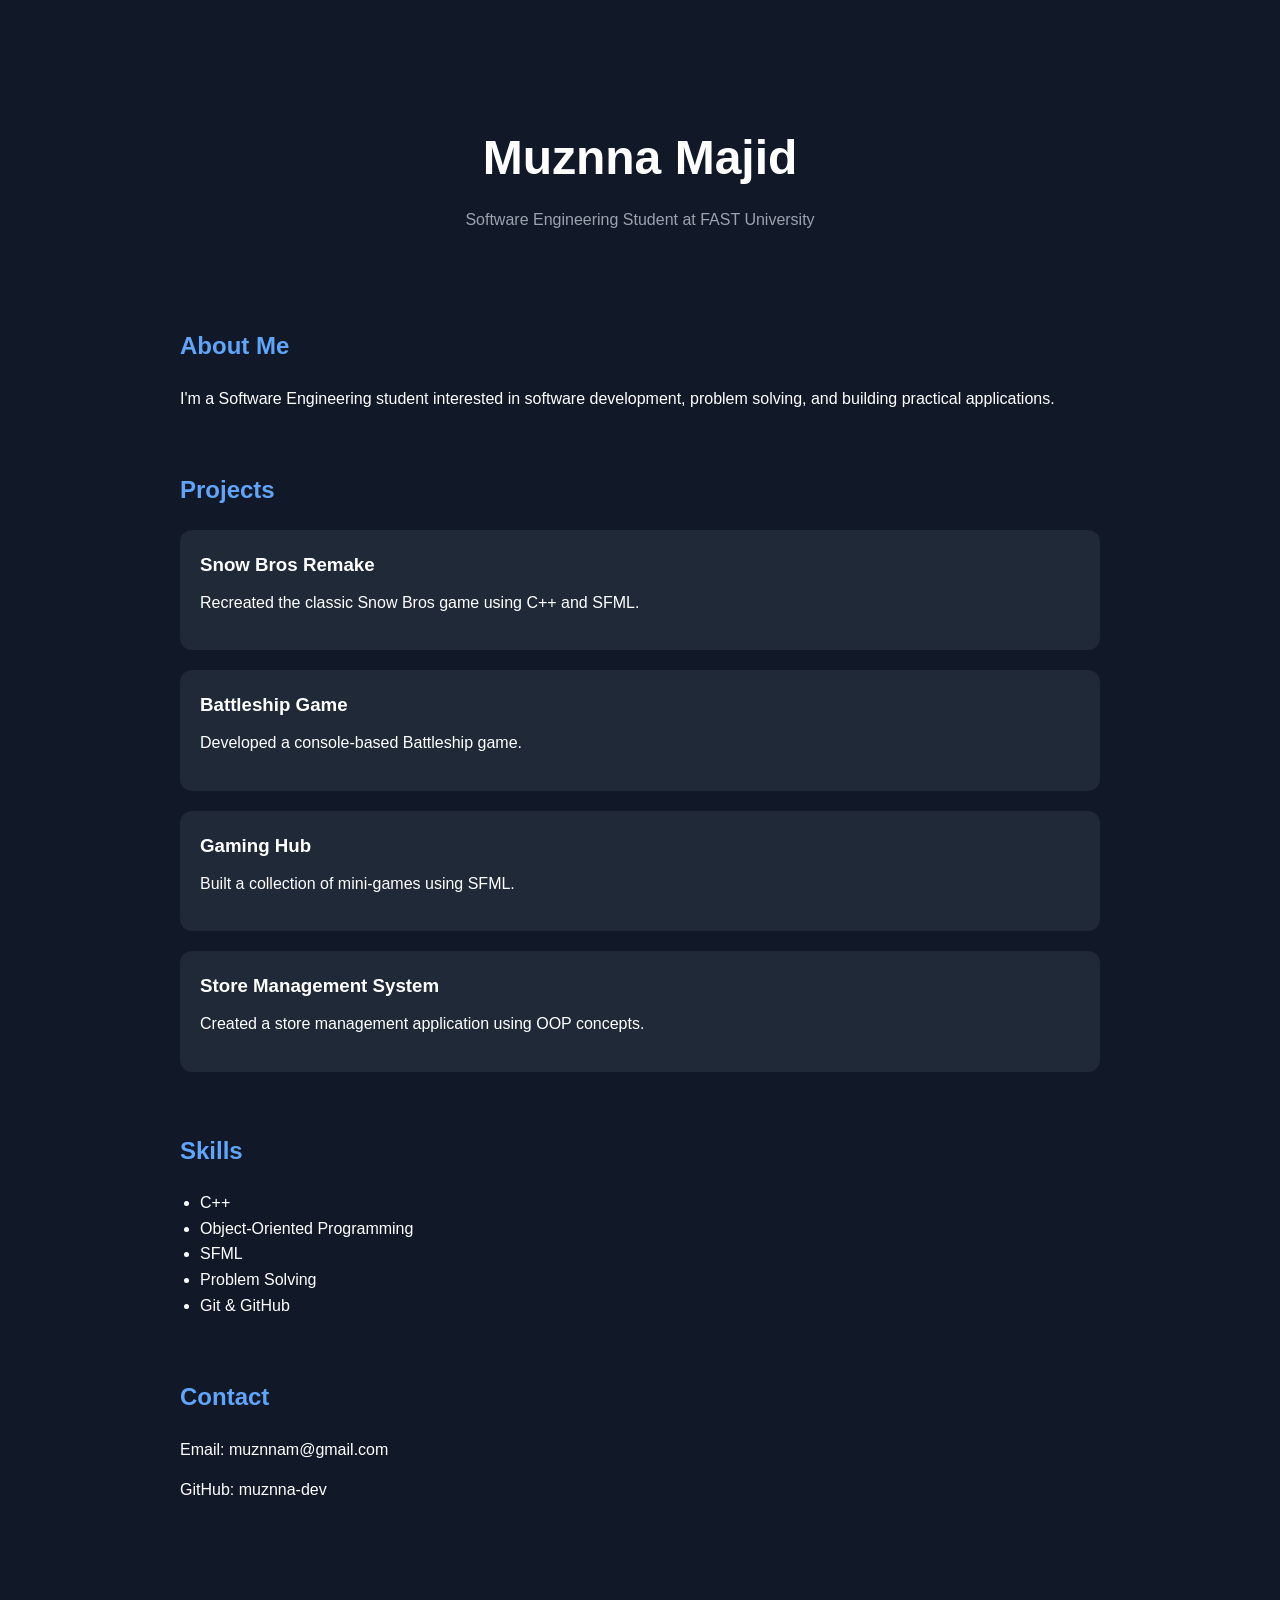
==== index.html @ d6090b3f "Initial commit" ====
<!DOCTYPE html>
<html lang="en">
<head>
    <meta charset="UTF-8">
    <meta name="viewport" content="width=device-width, initial-scale=1.0">
    <title>Muznna Portfolio</title>
    <link rel="stylesheet" href="style.css">
</head>
<body>

    <body>

    <header>
        <h1>Muznna Majid</h1>
        <p>Software Engineering Student at FAST University</p>
    </header>

    <section>
        <h2>About Me</h2>
        <p>
            I'm a Software Engineering student interested in software development,
            problem solving, and building practical applications.
        </p>
    </section>

    
        <section>
    <h2>Projects</h2>

    <div class="project-card">
        <h3>Snow Bros Remake</h3>
        <p>Recreated the classic Snow Bros game using C++ and SFML.</p>
    </div>

    <div class="project-card">
        <h3>Battleship Game</h3>
        <p>Developed a console-based Battleship game.</p>
    </div>

    <div class="project-card">
        <h3>Gaming Hub</h3>
        <p>Built a collection of mini-games using SFML.</p>
    </div>

    <div class="project-card">
        <h3>Store Management System</h3>
        <p>Created a store management application using OOP concepts.</p>
    </div>
</section>
    

    <section>
        <h2>Skills</h2>
        <ul>
            <li>C++</li>
            <li>Object-Oriented Programming</li>
            <li>SFML</li>
            <li>Problem Solving</li>
            <li>Git & GitHub</li>
        </ul>
    </section>

    <section>
        <h2>Contact</h2>
        <p>Email: muznnam@gmail.com</p>
        <p>GitHub: muznna-dev</p>
    </section>

</body>

</body>
</html>
---- style.css ----
* {
    margin: 0;
    padding: 0;
    box-sizing: border-box;
}

body {
    font-family: Arial, sans-serif;
    background-color: #111827;
    color: white;
    line-height: 1.6;
    max-width: 1000px;
    margin: auto;
    padding: 40px;
}

header {
    text-align: center;
    padding: 80px 0;
}

header h1 {
    font-size: 3rem;
}

header p {
    color: #9ca3af;
    margin-top: 10px;
}

section {
    margin-bottom: 60px;
}

h2 {
    margin-bottom: 20px;
    color: #60a5fa;
}

h3 {
    margin-bottom: 8px;
}

ul {
    margin-left: 20px;
}

p {
    margin-bottom: 15px;
}
.project-card {
    background-color: #1f2937;
    padding: 20px;
    margin-bottom: 20px;
    border-radius: 12px;
}

.project-card h3 {
    margin-bottom: 10px;
}
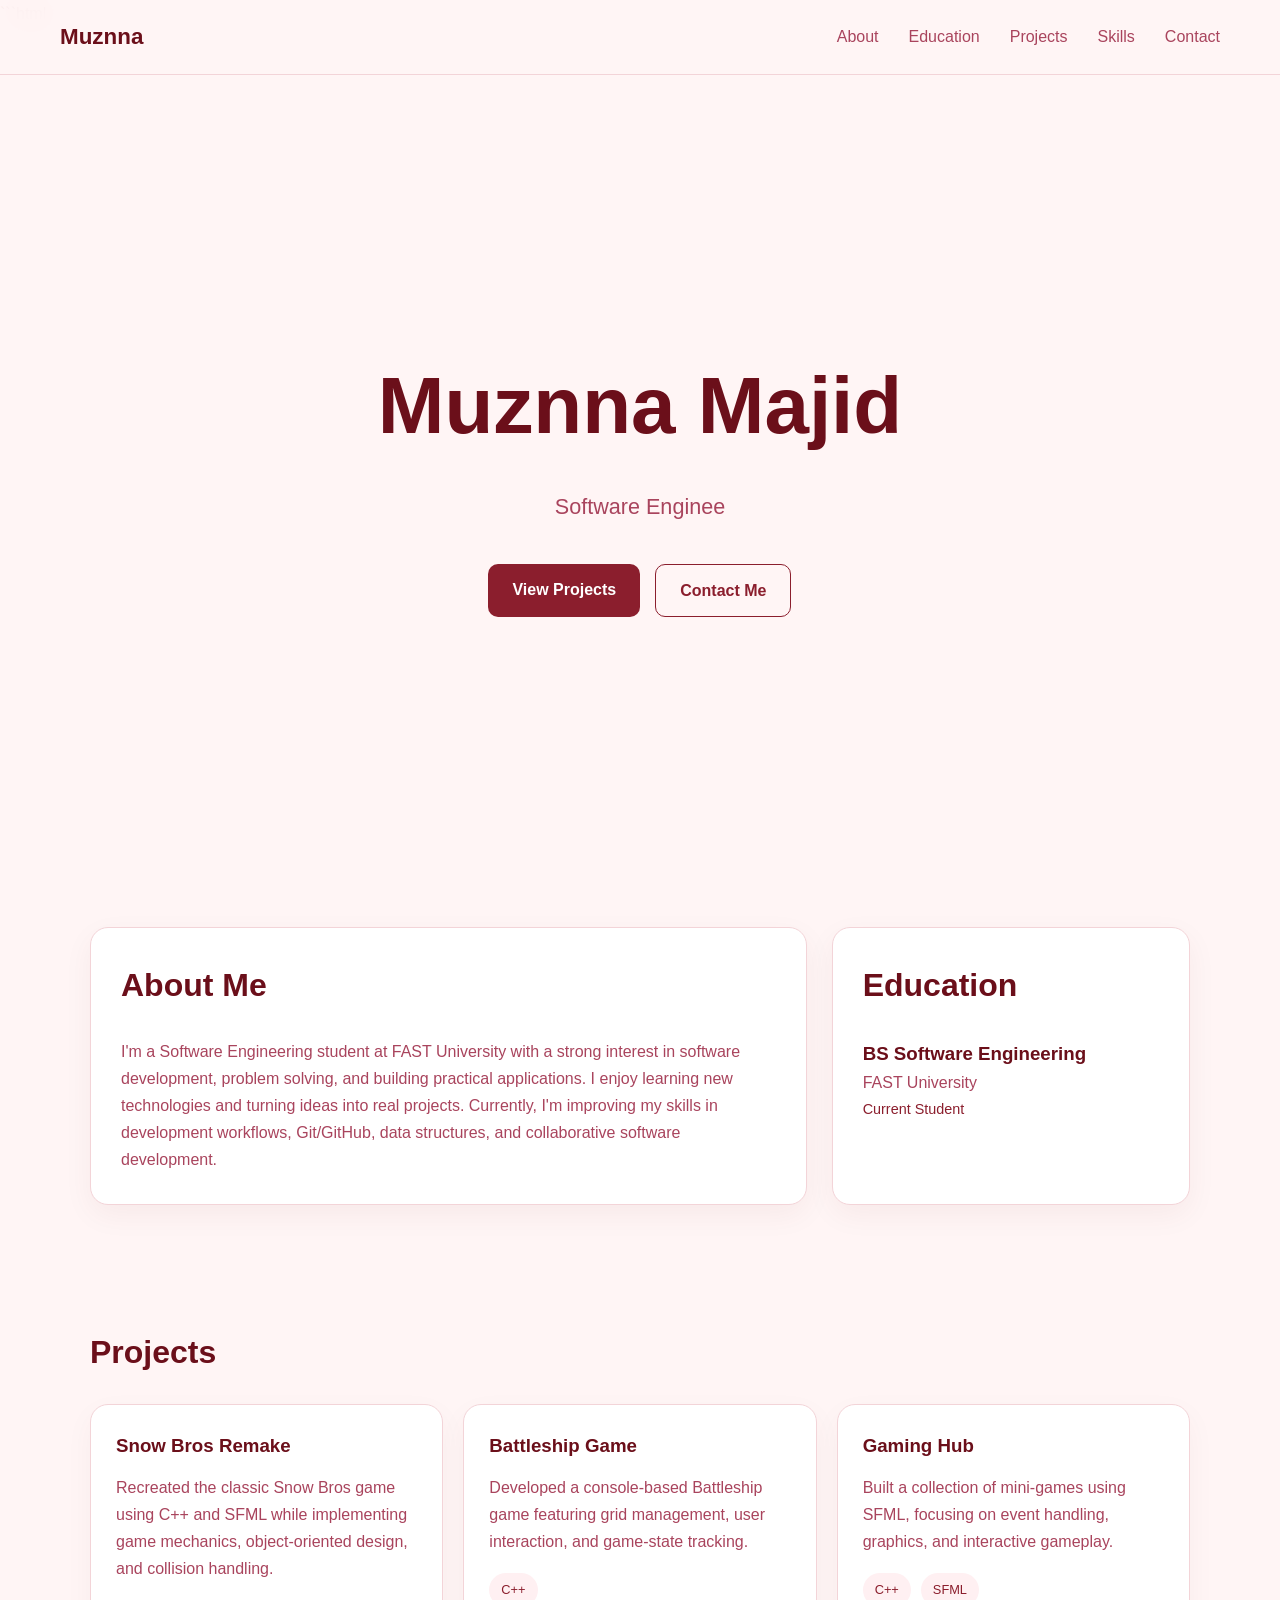
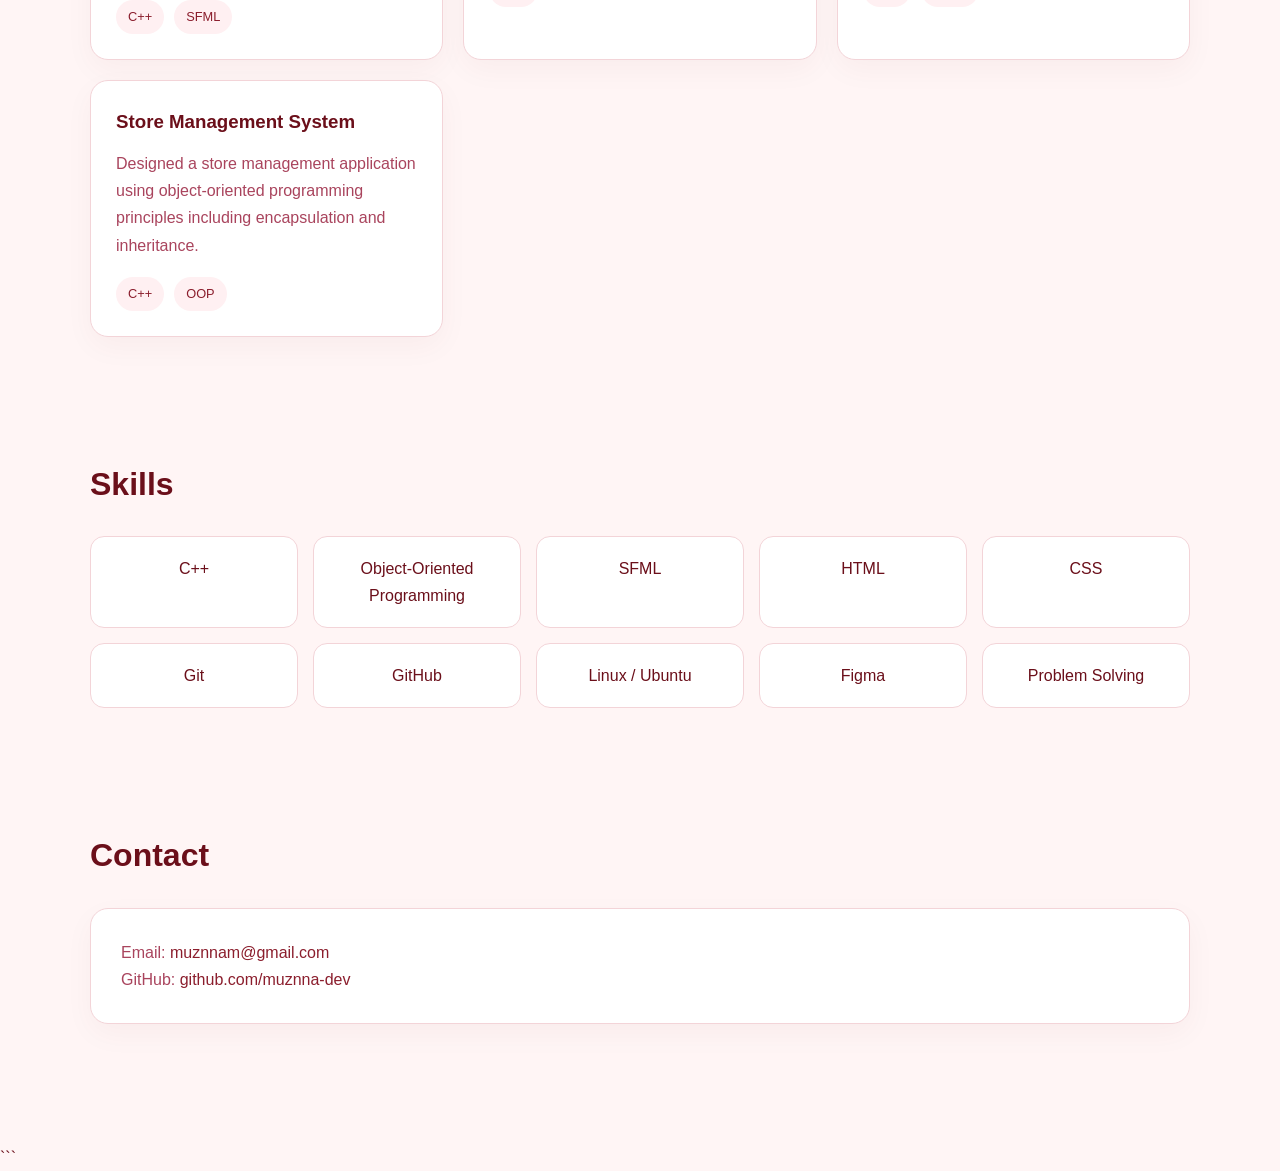
==== commit 7532b768: "final portfolio update" ====
--- a/index.html
+++ b/index.html
@@ -1,72 +1,224 @@
+```html
 <!DOCTYPE html>
 <html lang="en">
 <head>
     <meta charset="UTF-8">
     <meta name="viewport" content="width=device-width, initial-scale=1.0">
-    <title>Muznna Portfolio</title>
+    <title>Muznna Majid | Portfolio</title>
+
     <link rel="stylesheet" href="style.css">
 </head>
 <body>
 
-    <body>
-
-    <header>
-        <h1>Muznna Majid</h1>
-        <p>Software Engineering Student at FAST University</p>
+    <!-- NAVBAR -->
+
+    <nav>
+        <div class="nav-logo">Muznna</div>
+
+        <ul class="nav-links">
+            <li><a href="#about">About</a></li>
+            <li><a href="#education">Education</a></li>
+            <li><a href="#projects">Projects</a></li>
+            <li><a href="#skills">Skills</a></li>
+            <li><a href="#contact">Contact</a></li>
+        </ul>
+    </nav>
+
+    <!-- HERO -->
+
+    <header class="hero">
+
+        <div class="hero-content">
+
+            <h1>Muznna Majid</h1>
+
+            <p id="typing-text"></p>
+
+            <div class="hero-buttons">
+
+                <a href="#projects" class="btn-primary">
+                    View Projects
+                </a>
+
+                <a href="#contact" class="btn-secondary">
+                    Contact Me
+                </a>
+
+            </div>
+
+        </div>
+
     </header>
 
-    <section>
-        <h2>About Me</h2>
-        <p>
-            I'm a Software Engineering student interested in software development,
-            problem solving, and building practical applications.
-        </p>
-    </section>
-
-    
-        <section>
-    <h2>Projects</h2>
-
-    <div class="project-card">
-        <h3>Snow Bros Remake</h3>
-        <p>Recreated the classic Snow Bros game using C++ and SFML.</p>
-    </div>
-
-    <div class="project-card">
-        <h3>Battleship Game</h3>
-        <p>Developed a console-based Battleship game.</p>
-    </div>
-
-    <div class="project-card">
-        <h3>Gaming Hub</h3>
-        <p>Built a collection of mini-games using SFML.</p>
-    </div>
-
-    <div class="project-card">
-        <h3>Store Management System</h3>
-        <p>Created a store management application using OOP concepts.</p>
-    </div>
-</section>
-    
-
-    <section>
+    <!-- ABOUT + EDUCATION -->
+
+    <section class="about-education">
+
+        <div id="about" class="about-card">
+
+            <h2>About Me</h2>
+
+            <p>
+                I'm a Software Engineering student at FAST University
+                with a strong interest in software development,
+                problem solving, and building practical applications.
+
+                I enjoy learning new technologies and turning ideas
+                into real projects. Currently, I'm improving my skills
+                in development workflows, Git/GitHub, data structures,
+                and collaborative software development.
+            </p>
+
+        </div>
+
+        <div id="education" class="education-card">
+
+            <h2>Education</h2>
+
+            <div class="education-item">
+
+                <h3>BS Software Engineering</h3>
+
+                <p>FAST University</p>
+
+                <span>Current Student</span>
+
+            </div>
+
+        </div>
+
+    </section>
+
+    <!-- PROJECTS -->
+
+    <section id="projects">
+
+        <h2>Projects</h2>
+
+        <div class="projects-grid">
+
+            <div class="project-card">
+
+                <h3>Snow Bros Remake</h3>
+
+                <p>
+                    Recreated the classic Snow Bros game using
+                    C++ and SFML while implementing game mechanics,
+                    object-oriented design, and collision handling.
+                </p>
+
+                <div class="tags">
+                    <span class="tag">C++</span>
+                    <span class="tag">SFML</span>
+                </div>
+
+            </div>
+
+            <div class="project-card">
+
+                <h3>Battleship Game</h3>
+
+                <p>
+                    Developed a console-based Battleship game
+                    featuring grid management, user interaction,
+                    and game-state tracking.
+                </p>
+
+                <div class="tags">
+                    <span class="tag">C++</span>
+                </div>
+
+            </div>
+
+            <div class="project-card">
+
+                <h3>Gaming Hub</h3>
+
+                <p>
+                    Built a collection of mini-games using SFML,
+                    focusing on event handling, graphics,
+                    and interactive gameplay.
+                </p>
+
+                <div class="tags">
+                    <span class="tag">C++</span>
+                    <span class="tag">SFML</span>
+                </div>
+
+            </div>
+
+            <div class="project-card">
+
+                <h3>Store Management System</h3>
+
+                <p>
+                    Designed a store management application using
+                    object-oriented programming principles including
+                    encapsulation and inheritance.
+                </p>
+
+                <div class="tags">
+                    <span class="tag">C++</span>
+                    <span class="tag">OOP</span>
+                </div>
+
+            </div>
+
+        </div>
+
+    </section>
+
+    <!-- SKILLS -->
+
+    <section id="skills">
+
         <h2>Skills</h2>
-        <ul>
-            <li>C++</li>
-            <li>Object-Oriented Programming</li>
-            <li>SFML</li>
-            <li>Problem Solving</li>
-            <li>Git & GitHub</li>
-        </ul>
-    </section>
-
-    <section>
+
+        <div class="skills-grid">
+
+            <div class="skill-card">C++</div>
+            <div class="skill-card">Object-Oriented Programming</div>
+            <div class="skill-card">SFML</div>
+            <div class="skill-card">HTML</div>
+            <div class="skill-card">CSS</div>
+            <div class="skill-card">Git</div>
+            <div class="skill-card">GitHub</div>
+            <div class="skill-card">Linux / Ubuntu</div>
+            <div class="skill-card">Figma</div>
+            <div class="skill-card">Problem Solving</div>
+
+        </div>
+
+    </section>
+
+    <!-- CONTACT -->
+
+    <section id="contact">
+
         <h2>Contact</h2>
-        <p>Email: muznnam@gmail.com</p>
-        <p>GitHub: muznna-dev</p>
-    </section>
+
+        <div class="contact-card">
+
+            <p>
+                Email:
+                <a href="mailto:muznnam@gmail.com">
+                    muznnam@gmail.com
+                </a>
+            </p>
+
+            <p>
+                GitHub:
+                <a href="https://github.com/muznna-dev" target="_blank">
+                    github.com/muznna-dev
+                </a>
+            </p>
+
+        </div>
+
+    </section>
+
+    <script src="script.js"></script>
 
 </body>
-
-</body>
-</html>+</html>
+```
--- a/style.css
+++ b/style.css
@@ -1,60 +1,413 @@
+
 * {
     margin: 0;
     padding: 0;
     box-sizing: border-box;
 }
 
+html {
+    scroll-behavior: smooth;
+}
+
 body {
-    font-family: Arial, sans-serif;
-    background-color: #111827;
+    font-family: 'Segoe UI', sans-serif;
+    background-color: #fff5f5;
+    color: #6b0f1a;
+    line-height: 1.7;
+}
+
+/* =========================
+   NAVBAR
+========================= */
+
+nav {
+    position: fixed;
+    top: 0;
+    left: 0;
+    width: 100%;
+
+    background: rgba(255, 245, 245, 0.95);
+
+    backdrop-filter: blur(12px);
+
+    border-bottom: 1px solid #f3d4d8;
+
+    z-index: 1000;
+
+    display: flex;
+    justify-content: space-between;
+    align-items: center;
+
+    padding: 18px 60px;
+}
+
+.nav-logo {
+    font-size: 1.4rem;
+    font-weight: 700;
+    color: #6b0f1a;
+}
+
+.nav-links {
+    list-style: none;
+    display: flex;
+    gap: 30px;
+}
+
+.nav-links a {
+    text-decoration: none;
+    color: #a9445d;
+    transition: 0.3s ease;
+}
+
+.nav-links a:hover {
+    color: #6b0f1a;
+}
+
+/* =========================
+   HERO
+========================= */
+
+.hero {
+    min-height: 100vh;
+
+    display: flex;
+    justify-content: center;
+    align-items: center;
+
+    text-align: center;
+
+    padding: 0 20px;
+}
+
+.hero-content h1 {
+    font-size: 5rem;
+    font-weight: 800;
+    color: #6b0f1a;
+
+    margin-bottom: 15px;
+}
+
+#typing-text {
+    color: #a9445d;
+
+    font-size: 1.35rem;
+
+    min-height: 40px;
+
+    margin-bottom: 35px;
+
+    font-weight: 500;
+}
+
+.hero-buttons {
+    display: flex;
+    justify-content: center;
+    gap: 15px;
+}
+
+/* =========================
+   BUTTONS
+========================= */
+
+.btn-primary,
+.btn-secondary {
+
+    text-decoration: none;
+
+    padding: 12px 24px;
+
+    border-radius: 10px;
+
+    transition: all 0.3s ease;
+
+    font-weight: 600;
+}
+
+.btn-primary {
+
+    background-color: #8b1e2d;
+
     color: white;
-    line-height: 1.6;
-    max-width: 1000px;
+}
+
+.btn-primary:hover {
+
+    background-color: #a52d3f;
+
+    transform: translateY(-3px);
+}
+
+.btn-secondary {
+
+    border: 1px solid #8b1e2d;
+
+    color: #8b1e2d;
+}
+
+.btn-secondary:hover {
+
+    background-color: #8b1e2d;
+
+    color: white;
+}
+
+/* =========================
+   SECTIONS
+========================= */
+
+section {
+
+    width: min(1100px, 90%);
+
     margin: auto;
-    padding: 40px;
-}
-
-header {
+
+    margin-bottom: 120px;
+}
+
+h2 {
+
+    color: #6b0f1a;
+
+    margin-bottom: 25px;
+
+    font-size: 2rem;
+}
+
+p {
+    color: #a9445d;
+}
+
+/* =========================
+   ABOUT + EDUCATION
+========================= */
+
+.about-education {
+
+    display: grid;
+
+    grid-template-columns: 2fr 1fr;
+
+    gap: 25px;
+}
+
+.about-card,
+.education-card {
+
+    background: white;
+
+    padding: 30px;
+
+    border-radius: 18px;
+
+    border: 1px solid #f3d4d8;
+
+    box-shadow: 0 10px 30px rgba(107, 15, 26, 0.05);
+}
+
+.education-item span {
+
+    color: #8b1e2d;
+
+    font-size: 0.9rem;
+}
+
+/* =========================
+   PROJECTS
+========================= */
+
+.projects-grid {
+
+    display: grid;
+
+    grid-template-columns:
+        repeat(auto-fit, minmax(320px, 1fr));
+
+    gap: 20px;
+}
+
+.project-card {
+
+    background: white;
+
+    border: 1px solid #f3d4d8;
+
+    padding: 25px;
+
+    border-radius: 18px;
+
+    transition: all 0.3s ease;
+
+    box-shadow: 0 10px 30px rgba(107, 15, 26, 0.04);
+}
+
+.project-card:hover {
+
+    transform: translateY(-6px);
+
+    box-shadow:
+        0 15px 40px rgba(139, 30, 45, 0.12);
+}
+
+.project-card h3 {
+
+    color: #6b0f1a;
+
+    margin-bottom: 12px;
+}
+
+.project-card p {
+
+    margin-bottom: 18px;
+}
+
+/* =========================
+   TAGS
+========================= */
+
+.tags {
+
+    display: flex;
+
+    flex-wrap: wrap;
+
+    gap: 10px;
+}
+
+.tag {
+
+    background-color: #fff0f2;
+
+    color: #8b1e2d;
+
+    padding: 6px 12px;
+
+    border-radius: 999px;
+
+    font-size: 0.8rem;
+
+    font-weight: 500;
+}
+
+/* =========================
+   SKILLS
+========================= */
+
+.skills-grid {
+
+    display: grid;
+
+    grid-template-columns:
+        repeat(auto-fit, minmax(180px, 1fr));
+
+    gap: 15px;
+}
+
+.skill-card {
+
+    background: white;
+
+    border: 1px solid #f3d4d8;
+
+    padding: 18px;
+
+    border-radius: 14px;
+
     text-align: center;
-    padding: 80px 0;
-}
-
-header h1 {
-    font-size: 3rem;
-}
-
-header p {
-    color: #9ca3af;
-    margin-top: 10px;
-}
-
-section {
-    margin-bottom: 60px;
-}
-
-h2 {
-    margin-bottom: 20px;
-    color: #60a5fa;
-}
-
-h3 {
-    margin-bottom: 8px;
-}
-
-ul {
-    margin-left: 20px;
-}
-
-p {
-    margin-bottom: 15px;
-}
-.project-card {
-    background-color: #1f2937;
-    padding: 20px;
-    margin-bottom: 20px;
-    border-radius: 12px;
-}
-
-.project-card h3 {
-    margin-bottom: 10px;
-}+
+    color: #6b0f1a;
+
+    transition: all 0.3s ease;
+}
+
+.skill-card:hover {
+
+    transform: translateY(-5px);
+
+    box-shadow:
+        0 12px 30px rgba(139, 30, 45, 0.08);
+}
+
+/* =========================
+   CONTACT
+========================= */
+
+.contact-card {
+
+    background: white;
+
+    border: 1px solid #f3d4d8;
+
+    padding: 30px;
+
+    border-radius: 18px;
+
+    box-shadow: 0 10px 30px rgba(107, 15, 26, 0.04);
+}
+
+.contact-card a {
+
+    color: #8b1e2d;
+
+    text-decoration: none;
+}
+
+.contact-card a:hover {
+
+    color: #a52d3f;
+}
+
+/* =========================
+   ANIMATIONS
+========================= */
+
+.hidden {
+
+    opacity: 0;
+
+    transform: translateY(40px);
+
+    transition: all 0.8s ease;
+}
+
+.show {
+
+    opacity: 1;
+
+    transform: translateY(0);
+}
+
+.active {
+
+    color: #6b0f1a !important;
+
+    font-weight: 600;
+}
+
+/* =========================
+   RESPONSIVE
+========================= */
+
+@media (max-width: 768px) {
+
+    nav {
+        padding: 16px 20px;
+    }
+
+    .nav-links {
+        gap: 15px;
+    }
+
+    .hero-content h1 {
+        font-size: 3rem;
+    }
+
+    .about-education {
+        grid-template-columns: 1fr;
+    }
+
+    .hero-buttons {
+        flex-direction: column;
+        align-items: center;
+    }
+}
+
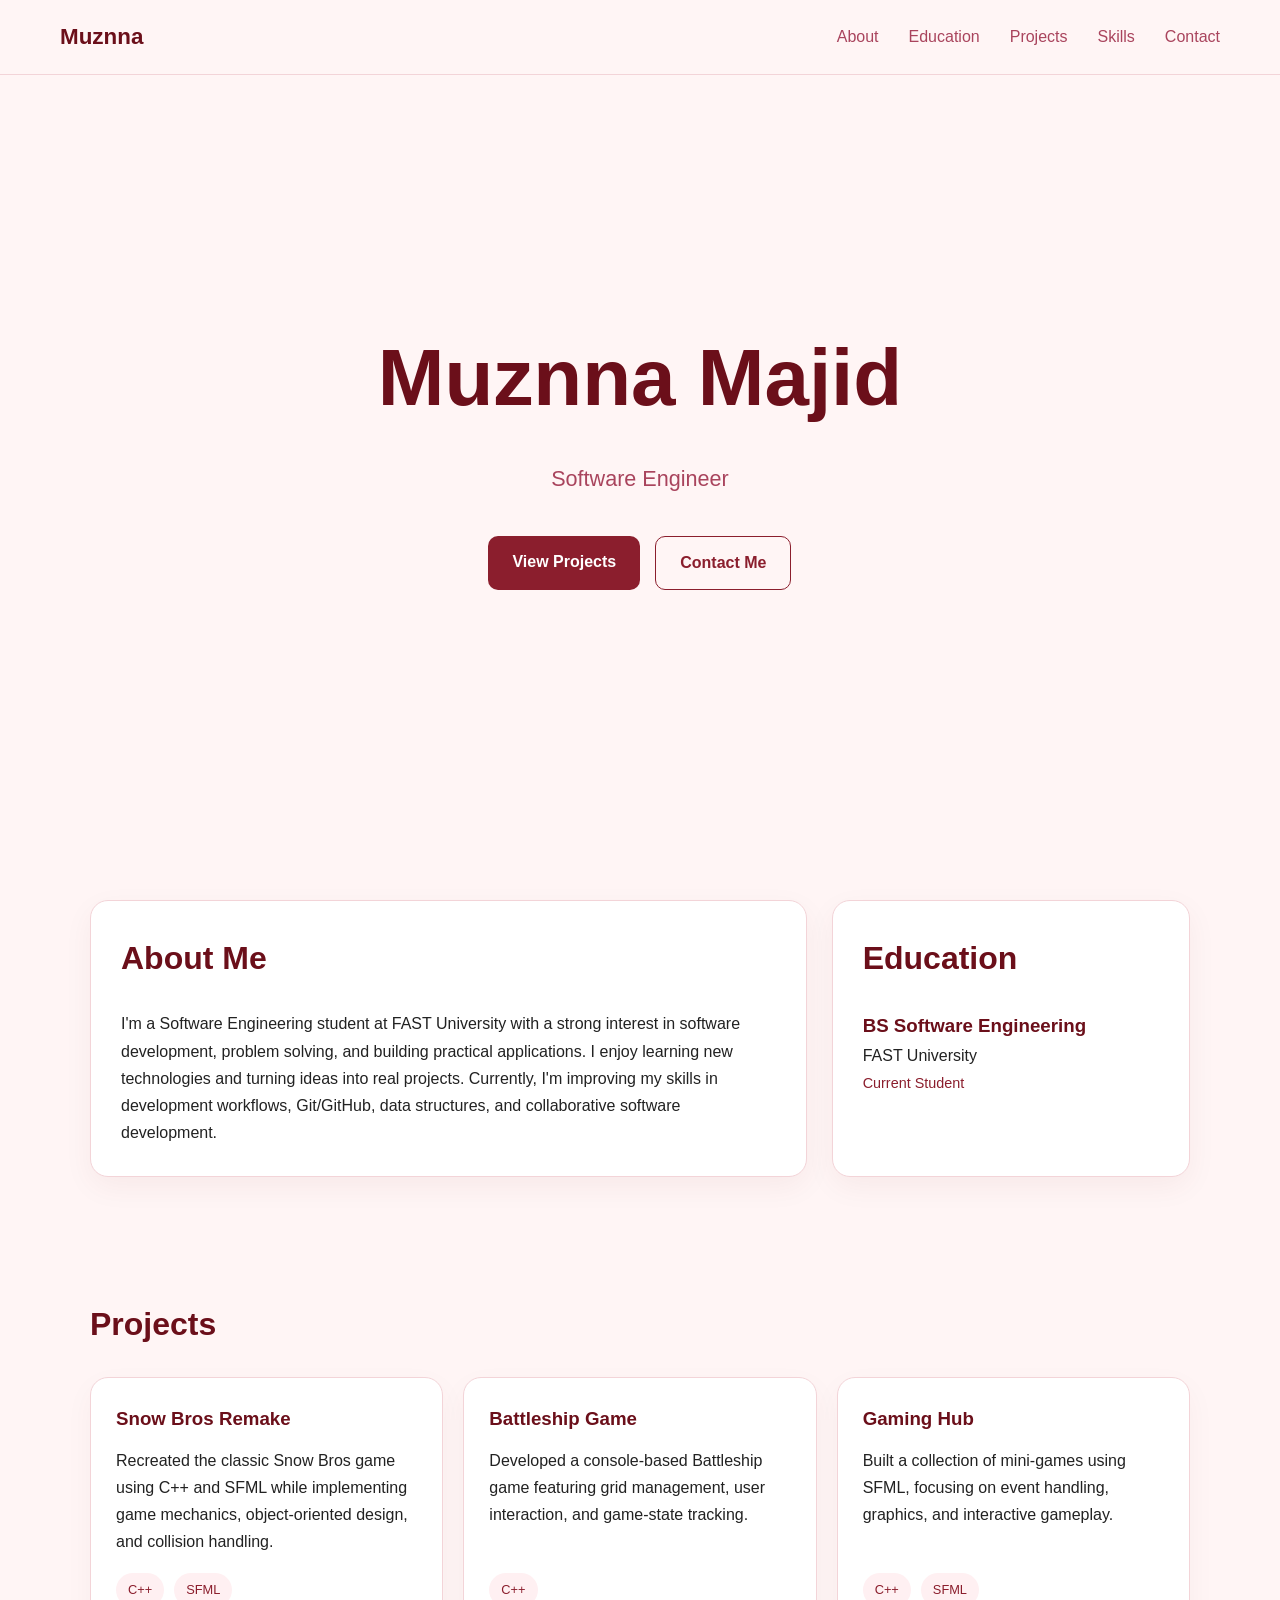
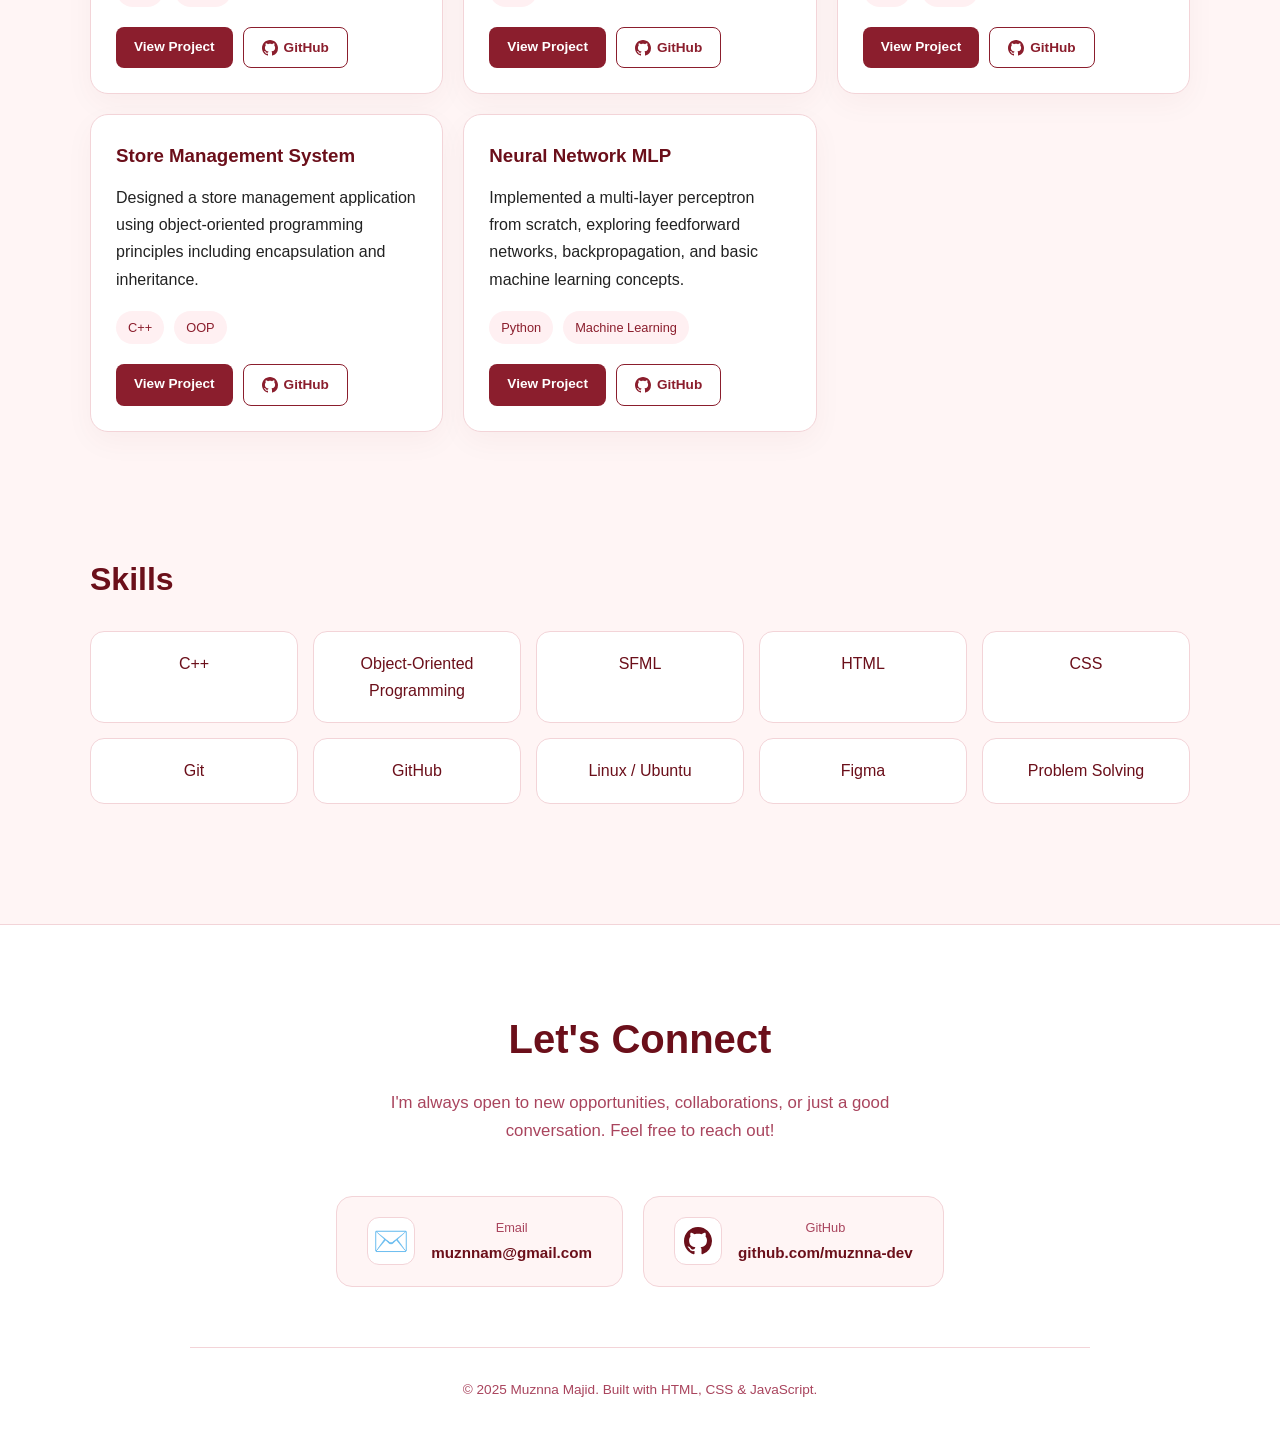
==== commit 58dfb1d0: "complete portfolio with project pages and gallery" ====
--- a/index.html
+++ b/index.html
@@ -1,20 +1,14 @@
-```html
 <!DOCTYPE html>
 <html lang="en">
 <head>
     <meta charset="UTF-8">
     <meta name="viewport" content="width=device-width, initial-scale=1.0">
     <title>Muznna Majid | Portfolio</title>
-
     <link rel="stylesheet" href="style.css">
 </head>
 <body>
-
-    <!-- NAVBAR -->
-
     <nav>
         <div class="nav-logo">Muznna</div>
-
         <ul class="nav-links">
             <li><a href="#about">About</a></li>
             <li><a href="#education">Education</a></li>
@@ -24,158 +18,115 @@
         </ul>
     </nav>
 
-    <!-- HERO -->
-
     <header class="hero">
-
         <div class="hero-content">
-
             <h1>Muznna Majid</h1>
-
             <p id="typing-text"></p>
-
             <div class="hero-buttons">
-
-                <a href="#projects" class="btn-primary">
-                    View Projects
-                </a>
-
-                <a href="#contact" class="btn-secondary">
-                    Contact Me
-                </a>
-
+                <a href="#projects" class="btn-primary">View Projects</a>
+                <a href="#contact" class="btn-secondary">Contact Me</a>
             </div>
-
         </div>
-
     </header>
 
-    <!-- ABOUT + EDUCATION -->
-
     <section class="about-education">
-
         <div id="about" class="about-card">
-
             <h2>About Me</h2>
-
-            <p>
-                I'm a Software Engineering student at FAST University
-                with a strong interest in software development,
-                problem solving, and building practical applications.
-
-                I enjoy learning new technologies and turning ideas
-                into real projects. Currently, I'm improving my skills
-                in development workflows, Git/GitHub, data structures,
-                and collaborative software development.
-            </p>
-
+            <p>I'm a Software Engineering student at FAST University with a strong interest in software development, problem solving, and building practical applications. I enjoy learning new technologies and turning ideas into real projects. Currently, I'm improving my skills in development workflows, Git/GitHub, data structures, and collaborative software development.</p>
         </div>
-
         <div id="education" class="education-card">
-
             <h2>Education</h2>
-
             <div class="education-item">
-
                 <h3>BS Software Engineering</h3>
-
                 <p>FAST University</p>
-
                 <span>Current Student</span>
-
             </div>
-
         </div>
-
     </section>
 
-    <!-- PROJECTS -->
-
     <section id="projects">
-
         <h2>Projects</h2>
-
         <div class="projects-grid">
-
             <div class="project-card">
-
                 <h3>Snow Bros Remake</h3>
-
-                <p>
-                    Recreated the classic Snow Bros game using
-                    C++ and SFML while implementing game mechanics,
-                    object-oriented design, and collision handling.
-                </p>
-
+                <p>Recreated the classic Snow Bros game using C++ and SFML while implementing game mechanics, object-oriented design, and collision handling.</p>
                 <div class="tags">
                     <span class="tag">C++</span>
                     <span class="tag">SFML</span>
                 </div>
-
+                <div class="card-buttons">
+                    <a href="snowbros.html" class="card-btn-view">View Project</a>
+                    <a href="https://github.com/muznna-dev/snow-bros-game" target="_blank" class="card-btn-github">
+                        <svg xmlns="http://www.w3.org/2000/svg" width="16" height="16" viewBox="0 0 24 24" fill="currentColor"><path d="M12 0C5.37 0 0 5.37 0 12c0 5.31 3.435 9.795 8.205 11.385.6.105.825-.255.825-.57 0-.285-.015-1.23-.015-2.235-3.015.555-3.795-.735-4.035-1.41-.135-.345-.72-1.41-1.23-1.695-.42-.225-1.02-.78-.015-.795.945-.015 1.62.87 1.845 1.23 1.08 1.815 2.805 1.305 3.495.99.105-.78.42-1.305.765-1.605-2.67-.3-5.46-1.335-5.46-5.925 0-1.305.465-2.385 1.23-3.225-.12-.3-.54-1.53.12-3.18 0 0 1.005-.315 3.3 1.23.96-.27 1.98-.405 3-.405s2.04.135 3 .405c2.295-1.56 3.3-1.23 3.3-1.23.66 1.65.24 2.88.12 3.18.765.84 1.23 1.905 1.23 3.225 0 4.605-2.805 5.625-5.475 5.925.435.375.81 1.095.81 2.22 0 1.605-.015 2.895-.015 3.3 0 .315.225.69.825.57A12.02 12.02 0 0 0 24 12c0-6.63-5.37-12-12-12z"/></svg>
+                        GitHub
+                    </a>
+                </div>
             </div>
-
             <div class="project-card">
-
                 <h3>Battleship Game</h3>
-
-                <p>
-                    Developed a console-based Battleship game
-                    featuring grid management, user interaction,
-                    and game-state tracking.
-                </p>
-
+                <p>Developed a console-based Battleship game featuring grid management, user interaction, and game-state tracking.</p>
                 <div class="tags">
                     <span class="tag">C++</span>
                 </div>
-
+                <div class="card-buttons">
+                    <a href="battleship.html" class="card-btn-view">View Project</a>
+                    <a href="https://github.com/muznna-dev/battleship" target="_blank" class="card-btn-github">
+                        <svg xmlns="http://www.w3.org/2000/svg" width="16" height="16" viewBox="0 0 24 24" fill="currentColor"><path d="M12 0C5.37 0 0 5.37 0 12c0 5.31 3.435 9.795 8.205 11.385.6.105.825-.255.825-.57 0-.285-.015-1.23-.015-2.235-3.015.555-3.795-.735-4.035-1.41-.135-.345-.72-1.41-1.23-1.695-.42-.225-1.02-.78-.015-.795.945-.015 1.62.87 1.845 1.23 1.08 1.815 2.805 1.305 3.495.99.105-.78.42-1.305.765-1.605-2.67-.3-5.46-1.335-5.46-5.925 0-1.305.465-2.385 1.23-3.225-.12-.3-.54-1.53.12-3.18 0 0 1.005-.315 3.3 1.23.96-.27 1.98-.405 3-.405s2.04.135 3 .405c2.295-1.56 3.3-1.23 3.3-1.23.66 1.65.24 2.88.12 3.18.765.84 1.23 1.905 1.23 3.225 0 4.605-2.805 5.625-5.475 5.925.435.375.81 1.095.81 2.22 0 1.605-.015 2.895-.015 3.3 0 .315.225.69.825.57A12.02 12.02 0 0 0 24 12c0-6.63-5.37-12-12-12z"/></svg>
+                        GitHub
+                    </a>
+                </div>
             </div>
-
             <div class="project-card">
-
                 <h3>Gaming Hub</h3>
-
-                <p>
-                    Built a collection of mini-games using SFML,
-                    focusing on event handling, graphics,
-                    and interactive gameplay.
-                </p>
-
+                <p>Built a collection of mini-games using SFML, focusing on event handling, graphics, and interactive gameplay.</p>
                 <div class="tags">
                     <span class="tag">C++</span>
                     <span class="tag">SFML</span>
                 </div>
-
+                <div class="card-buttons">
+                    <a href="gaminghub.html" class="card-btn-view">View Project</a>
+                    <a href="https://github.com/muznna-dev/gaming-hub" target="_blank" class="card-btn-github">
+                        <svg xmlns="http://www.w3.org/2000/svg" width="16" height="16" viewBox="0 0 24 24" fill="currentColor"><path d="M12 0C5.37 0 0 5.37 0 12c0 5.31 3.435 9.795 8.205 11.385.6.105.825-.255.825-.57 0-.285-.015-1.23-.015-2.235-3.015.555-3.795-.735-4.035-1.41-.135-.345-.72-1.41-1.23-1.695-.42-.225-1.02-.78-.015-.795.945-.015 1.62.87 1.845 1.23 1.08 1.815 2.805 1.305 3.495.99.105-.78.42-1.305.765-1.605-2.67-.3-5.46-1.335-5.46-5.925 0-1.305.465-2.385 1.23-3.225-.12-.3-.54-1.53.12-3.18 0 0 1.005-.315 3.3 1.23.96-.27 1.98-.405 3-.405s2.04.135 3 .405c2.295-1.56 3.3-1.23 3.3-1.23.66 1.65.24 2.88.12 3.18.765.84 1.23 1.905 1.23 3.225 0 4.605-2.805 5.625-5.475 5.925.435.375.81 1.095.81 2.22 0 1.605-.015 2.895-.015 3.3 0 .315.225.69.825.57A12.02 12.02 0 0 0 24 12c0-6.63-5.37-12-12-12z"/></svg>
+                        GitHub
+                    </a>
+                </div>
             </div>
-
             <div class="project-card">
-
                 <h3>Store Management System</h3>
-
-                <p>
-                    Designed a store management application using
-                    object-oriented programming principles including
-                    encapsulation and inheritance.
-                </p>
-
+                <p>Designed a store management application using object-oriented programming principles including encapsulation and inheritance.</p>
                 <div class="tags">
                     <span class="tag">C++</span>
                     <span class="tag">OOP</span>
                 </div>
-
+                <div class="card-buttons">
+                    <a href="storemanagement.html" class="card-btn-view">View Project</a>
+                    <a href="https://github.com/muznna-dev/store-management-system" target="_blank" class="card-btn-github">
+                        <svg xmlns="http://www.w3.org/2000/svg" width="16" height="16" viewBox="0 0 24 24" fill="currentColor"><path d="M12 0C5.37 0 0 5.37 0 12c0 5.31 3.435 9.795 8.205 11.385.6.105.825-.255.825-.57 0-.285-.015-1.23-.015-2.235-3.015.555-3.795-.735-4.035-1.41-.135-.345-.72-1.41-1.23-1.695-.42-.225-1.02-.78-.015-.795.945-.015 1.62.87 1.845 1.23 1.08 1.815 2.805 1.305 3.495.99.105-.78.42-1.305.765-1.605-2.67-.3-5.46-1.335-5.46-5.925 0-1.305.465-2.385 1.23-3.225-.12-.3-.54-1.53.12-3.18 0 0 1.005-.315 3.3 1.23.96-.27 1.98-.405 3-.405s2.04.135 3 .405c2.295-1.56 3.3-1.23 3.3-1.23.66 1.65.24 2.88.12 3.18.765.84 1.23 1.905 1.23 3.225 0 4.605-2.805 5.625-5.475 5.925.435.375.81 1.095.81 2.22 0 1.605-.015 2.895-.015 3.3 0 .315.225.69.825.57A12.02 12.02 0 0 0 24 12c0-6.63-5.37-12-12-12z"/></svg>
+                        GitHub
+                    </a>
+                </div>
             </div>
-
+            <div class="project-card">
+                <h3>Neural Network MLP</h3>
+                <p>Implemented a multi-layer perceptron from scratch, exploring feedforward networks, backpropagation, and basic machine learning concepts.</p>
+                <div class="tags">
+                    <span class="tag">Python</span>
+                    <span class="tag">Machine Learning</span>
+                </div>
+                <div class="card-buttons">
+                    <a href="neuralnetwork.html" class="card-btn-view">View Project</a>
+                    <a href="https://github.com/muznna-dev/neural-network-mlp" target="_blank" class="card-btn-github">
+                        <svg xmlns="http://www.w3.org/2000/svg" width="16" height="16" viewBox="0 0 24 24" fill="currentColor"><path d="M12 0C5.37 0 0 5.37 0 12c0 5.31 3.435 9.795 8.205 11.385.6.105.825-.255.825-.57 0-.285-.015-1.23-.015-2.235-3.015.555-3.795-.735-4.035-1.41-.135-.345-.72-1.41-1.23-1.695-.42-.225-1.02-.78-.015-.795.945-.015 1.62.87 1.845 1.23 1.08 1.815 2.805 1.305 3.495.99.105-.78.42-1.305.765-1.605-2.67-.3-5.46-1.335-5.46-5.925 0-1.305.465-2.385 1.23-3.225-.12-.3-.54-1.53.12-3.18 0 0 1.005-.315 3.3 1.23.96-.27 1.98-.405 3-.405s2.04.135 3 .405c2.295-1.56 3.3-1.23 3.3-1.23.66 1.65.24 2.88.12 3.18.765.84 1.23 1.905 1.23 3.225 0 4.605-2.805 5.625-5.475 5.925.435.375.81 1.095.81 2.22 0 1.605-.015 2.895-.015 3.3 0 .315.225.69.825.57A12.02 12.02 0 0 0 24 12c0-6.63-5.37-12-12-12z"/></svg>
+                        GitHub
+                    </a>
+                </div>
+            </div>
         </div>
-
     </section>
 
-    <!-- SKILLS -->
-
     <section id="skills">
-
         <h2>Skills</h2>
-
         <div class="skills-grid">
-
             <div class="skill-card">C++</div>
             <div class="skill-card">Object-Oriented Programming</div>
             <div class="skill-card">SFML</div>
@@ -186,39 +137,37 @@
             <div class="skill-card">Linux / Ubuntu</div>
             <div class="skill-card">Figma</div>
             <div class="skill-card">Problem Solving</div>
-
         </div>
-
     </section>
 
-    <!-- CONTACT -->
-
-    <section id="contact">
-
-        <h2>Contact</h2>
-
-        <div class="contact-card">
-
-            <p>
-                Email:
-                <a href="mailto:muznnam@gmail.com">
-                    muznnam@gmail.com
+    <footer id="contact">
+        <div class="footer-inner">
+            <h2>Let's Connect</h2>
+            <p class="footer-sub">I'm always open to new opportunities, collaborations, or just a good conversation. Feel free to reach out!</p>
+            <div class="footer-links">
+                <a href="mailto:muznnam@gmail.com" class="footer-link-card">
+                    <div class="footer-link-icon">✉️</div>
+                    <div>
+                        <div class="footer-link-label">Email</div>
+                        <div class="footer-link-value">muznnam@gmail.com</div>
+                    </div>
                 </a>
-            </p>
-
-            <p>
-                GitHub:
-                <a href="https://github.com/muznna-dev" target="_blank">
-                    github.com/muznna-dev
+                <a href="https://github.com/muznna-dev" target="_blank" class="footer-link-card">
+                    <div class="footer-link-icon">
+                        <svg xmlns="http://www.w3.org/2000/svg" width="28" height="28" viewBox="0 0 24 24" fill="#6b0f1a"><path d="M12 0C5.37 0 0 5.37 0 12c0 5.31 3.435 9.795 8.205 11.385.6.105.825-.255.825-.57 0-.285-.015-1.23-.015-2.235-3.015.555-3.795-.735-4.035-1.41-.135-.345-.72-1.41-1.23-1.695-.42-.225-1.02-.78-.015-.795.945-.015 1.62.87 1.845 1.23 1.08 1.815 2.805 1.305 3.495.99.105-.78.42-1.305.765-1.605-2.67-.3-5.46-1.335-5.46-5.925 0-1.305.465-2.385 1.23-3.225-.12-.3-.54-1.53.12-3.18 0 0 1.005-.315 3.3 1.23.96-.27 1.98-.405 3-.405s2.04.135 3 .405c2.295-1.56 3.3-1.23 3.3-1.23.66 1.65.24 2.88.12 3.18.765.84 1.23 1.905 1.23 3.225 0 4.605-2.805 5.625-5.475 5.925.435.375.81 1.095.81 2.22 0 1.605-.015 2.895-.015 3.3 0 .315.225.69.825.57A12.02 12.02 0 0 0 24 12c0-6.63-5.37-12-12-12z"/></svg>
+                    </div>
+                    <div>
+                        <div class="footer-link-label">GitHub</div>
+                        <div class="footer-link-value">github.com/muznna-dev</div>
+                    </div>
                 </a>
-            </p>
-
+            </div>
+            <div class="footer-bottom">
+                <p>© 2025 Muznna Majid. Built with HTML, CSS & JavaScript.</p>
+            </div>
         </div>
-
-    </section>
+    </footer>
 
     <script src="script.js"></script>
-
 </body>
-</html>
-```
+</html>
--- a/style.css
+++ b/style.css
@@ -1,413 +1,60 @@
+* { margin: 0; padding: 0; box-sizing: border-box; }
+html { scroll-behavior: smooth; scroll-padding-top: 80px; }
+body { font-family: 'Segoe UI', sans-serif; background-color: #fff5f5; color: #6b0f1a; line-height: 1.7; }
+nav { position: fixed; top: 0; left: 0; width: 100%; background: rgba(255, 245, 245, 0.95); backdrop-filter: blur(12px); border-bottom: 1px solid #f3d4d8; z-index: 1000; display: flex; justify-content: space-between; align-items: center; padding: 18px 60px; }
+.nav-logo { font-size: 1.4rem; font-weight: 700; color: #6b0f1a; }
+.nav-links { list-style: none; display: flex; gap: 30px; }
+.nav-links a { text-decoration: none; color: #a9445d; transition: 0.3s ease; }
+.nav-links a:hover { color: #6b0f1a; }
+.hero { min-height: 100vh; display: flex; justify-content: center; align-items: center; text-align: center; padding: 0 20px; }
+.hero-content h1 { font-size: 5rem; font-weight: 800; color: #6b0f1a; margin-bottom: 15px; }
+#typing-text { color: #a9445d; font-size: 1.35rem; min-height: 40px; margin-bottom: 35px; font-weight: 500; }
+.hero-buttons { display: flex; justify-content: center; gap: 15px; }
+.btn-primary, .btn-secondary { text-decoration: none; padding: 12px 24px; border-radius: 10px; transition: all 0.3s ease; font-weight: 600; }
+.btn-primary { background-color: #8b1e2d; color: white; }
+.btn-primary:hover { background-color: #a52d3f; transform: translateY(-3px); }
+.btn-secondary { border: 1px solid #8b1e2d; color: #8b1e2d; }
+.btn-secondary:hover { background-color: #8b1e2d; color: white; }
+section { width: min(1100px, 90%); margin: auto; margin-bottom: 120px; }
+h2 { color: #6b0f1a; margin-bottom: 25px; font-size: 2rem; }
+p { color: #222; }
+.about-education { display: grid; grid-template-columns: 2fr 1fr; gap: 25px; }
+.about-card, .education-card { background: white; padding: 30px; border-radius: 18px; border: 1px solid #f3d4d8; box-shadow: 0 10px 30px rgba(107, 15, 26, 0.05); }
+.education-item span { color: #8b1e2d; font-size: 0.9rem; }
+.projects-grid { display: grid; grid-template-columns: repeat(auto-fit, minmax(320px, 1fr)); gap: 20px; }
+.project-card { background: white; border: 1px solid #f3d4d8; padding: 25px; border-radius: 18px; transition: all 0.3s ease; box-shadow: 0 10px 30px rgba(107, 15, 26, 0.04); display: flex; flex-direction: column; }
+.project-card:hover { transform: translateY(-6px); box-shadow: 0 15px 40px rgba(139, 30, 45, 0.12); }
+.project-card h3 { color: #6b0f1a; margin-bottom: 12px; }
+.project-card p { margin-bottom: 18px; flex-grow: 1; color: #222; }
+.tags { display: flex; flex-wrap: wrap; gap: 10px; margin-bottom: 20px; }
+.tag { background-color: #fff0f2; color: #8b1e2d; padding: 6px 12px; border-radius: 999px; font-size: 0.8rem; font-weight: 500; }
+.card-buttons { display: flex; gap: 10px; margin-top: auto; }
+.card-btn-view { text-decoration: none; padding: 8px 18px; border-radius: 8px; font-size: 0.85rem; font-weight: 600; background-color: #8b1e2d; color: white; transition: all 0.3s ease; }
+.card-btn-view:hover { background-color: #a52d3f; transform: translateY(-2px); }
+.card-btn-github { text-decoration: none; padding: 8px 18px; border-radius: 8px; font-size: 0.85rem; font-weight: 600; border: 1px solid #8b1e2d; color: #8b1e2d; display: flex; align-items: center; gap: 6px; transition: all 0.3s ease; }
+.card-btn-github:hover { background-color: #8b1e2d; color: white; transform: translateY(-2px); }
+.card-btn-github svg { flex-shrink: 0; }
+.skills-grid { display: grid; grid-template-columns: repeat(auto-fit, minmax(180px, 1fr)); gap: 15px; }
+.skill-card { background: white; border: 1px solid #f3d4d8; padding: 18px; border-radius: 14px; text-align: center; color: #6b0f1a; transition: all 0.3s ease; }
+.skill-card:hover { transform: translateY(-5px); box-shadow: 0 12px 30px rgba(139, 30, 45, 0.08); }
 
-* {
-    margin: 0;
-    padding: 0;
-    box-sizing: border-box;
-}
+/* Footer / Contact */
+footer { background: white; border-top: 1px solid #f3d4d8; margin-top: 60px; }
+.footer-inner { width: min(900px, 90%); margin: auto; padding: 80px 0 40px; text-align: center; }
+.footer-inner h2 { font-size: 2.5rem; color: #6b0f1a; margin-bottom: 16px; }
+.footer-sub { color: #a9445d; font-size: 1.05rem; max-width: 500px; margin: 0 auto 50px; }
+.footer-links { display: flex; justify-content: center; gap: 20px; flex-wrap: wrap; margin-bottom: 60px; }
+.footer-link-card { display: flex; align-items: center; gap: 16px; background: #fff5f5; border: 1px solid #f3d4d8; border-radius: 16px; padding: 20px 30px; text-decoration: none; transition: all 0.3s ease; min-width: 260px; }
+.footer-link-card:hover { transform: translateY(-5px); box-shadow: 0 15px 40px rgba(139, 30, 45, 0.1); border-color: #8b1e2d; }
+.footer-link-icon { font-size: 1.8rem; width: 48px; height: 48px; display: flex; align-items: center; justify-content: center; background: white; border-radius: 12px; border: 1px solid #f3d4d8; flex-shrink: 0; }
+.footer-link-label { font-size: 0.8rem; color: #a9445d; font-weight: 500; margin-bottom: 2px; }
+.footer-link-value { font-size: 0.95rem; color: #6b0f1a; font-weight: 600; }
+.footer-bottom { border-top: 1px solid #f3d4d8; padding-top: 30px; }
+.footer-bottom p { color: #a9445d; font-size: 0.85rem; }
 
-html {
-    scroll-behavior: smooth;
-}
+/* Scroll animations */
+.hidden { opacity: 0; transform: translateY(40px); transition: all 0.8s ease; }
+.show { opacity: 1; transform: translateY(0); }
+.active { color: #6b0f1a !important; font-weight: 600; }
 
-body {
-    font-family: 'Segoe UI', sans-serif;
-    background-color: #fff5f5;
-    color: #6b0f1a;
-    line-height: 1.7;
-}
-
-/* =========================
-   NAVBAR
-========================= */
-
-nav {
-    position: fixed;
-    top: 0;
-    left: 0;
-    width: 100%;
-
-    background: rgba(255, 245, 245, 0.95);
-
-    backdrop-filter: blur(12px);
-
-    border-bottom: 1px solid #f3d4d8;
-
-    z-index: 1000;
-
-    display: flex;
-    justify-content: space-between;
-    align-items: center;
-
-    padding: 18px 60px;
-}
-
-.nav-logo {
-    font-size: 1.4rem;
-    font-weight: 700;
-    color: #6b0f1a;
-}
-
-.nav-links {
-    list-style: none;
-    display: flex;
-    gap: 30px;
-}
-
-.nav-links a {
-    text-decoration: none;
-    color: #a9445d;
-    transition: 0.3s ease;
-}
-
-.nav-links a:hover {
-    color: #6b0f1a;
-}
-
-/* =========================
-   HERO
-========================= */
-
-.hero {
-    min-height: 100vh;
-
-    display: flex;
-    justify-content: center;
-    align-items: center;
-
-    text-align: center;
-
-    padding: 0 20px;
-}
-
-.hero-content h1 {
-    font-size: 5rem;
-    font-weight: 800;
-    color: #6b0f1a;
-
-    margin-bottom: 15px;
-}
-
-#typing-text {
-    color: #a9445d;
-
-    font-size: 1.35rem;
-
-    min-height: 40px;
-
-    margin-bottom: 35px;
-
-    font-weight: 500;
-}
-
-.hero-buttons {
-    display: flex;
-    justify-content: center;
-    gap: 15px;
-}
-
-/* =========================
-   BUTTONS
-========================= */
-
-.btn-primary,
-.btn-secondary {
-
-    text-decoration: none;
-
-    padding: 12px 24px;
-
-    border-radius: 10px;
-
-    transition: all 0.3s ease;
-
-    font-weight: 600;
-}
-
-.btn-primary {
-
-    background-color: #8b1e2d;
-
-    color: white;
-}
-
-.btn-primary:hover {
-
-    background-color: #a52d3f;
-
-    transform: translateY(-3px);
-}
-
-.btn-secondary {
-
-    border: 1px solid #8b1e2d;
-
-    color: #8b1e2d;
-}
-
-.btn-secondary:hover {
-
-    background-color: #8b1e2d;
-
-    color: white;
-}
-
-/* =========================
-   SECTIONS
-========================= */
-
-section {
-
-    width: min(1100px, 90%);
-
-    margin: auto;
-
-    margin-bottom: 120px;
-}
-
-h2 {
-
-    color: #6b0f1a;
-
-    margin-bottom: 25px;
-
-    font-size: 2rem;
-}
-
-p {
-    color: #a9445d;
-}
-
-/* =========================
-   ABOUT + EDUCATION
-========================= */
-
-.about-education {
-
-    display: grid;
-
-    grid-template-columns: 2fr 1fr;
-
-    gap: 25px;
-}
-
-.about-card,
-.education-card {
-
-    background: white;
-
-    padding: 30px;
-
-    border-radius: 18px;
-
-    border: 1px solid #f3d4d8;
-
-    box-shadow: 0 10px 30px rgba(107, 15, 26, 0.05);
-}
-
-.education-item span {
-
-    color: #8b1e2d;
-
-    font-size: 0.9rem;
-}
-
-/* =========================
-   PROJECTS
-========================= */
-
-.projects-grid {
-
-    display: grid;
-
-    grid-template-columns:
-        repeat(auto-fit, minmax(320px, 1fr));
-
-    gap: 20px;
-}
-
-.project-card {
-
-    background: white;
-
-    border: 1px solid #f3d4d8;
-
-    padding: 25px;
-
-    border-radius: 18px;
-
-    transition: all 0.3s ease;
-
-    box-shadow: 0 10px 30px rgba(107, 15, 26, 0.04);
-}
-
-.project-card:hover {
-
-    transform: translateY(-6px);
-
-    box-shadow:
-        0 15px 40px rgba(139, 30, 45, 0.12);
-}
-
-.project-card h3 {
-
-    color: #6b0f1a;
-
-    margin-bottom: 12px;
-}
-
-.project-card p {
-
-    margin-bottom: 18px;
-}
-
-/* =========================
-   TAGS
-========================= */
-
-.tags {
-
-    display: flex;
-
-    flex-wrap: wrap;
-
-    gap: 10px;
-}
-
-.tag {
-
-    background-color: #fff0f2;
-
-    color: #8b1e2d;
-
-    padding: 6px 12px;
-
-    border-radius: 999px;
-
-    font-size: 0.8rem;
-
-    font-weight: 500;
-}
-
-/* =========================
-   SKILLS
-========================= */
-
-.skills-grid {
-
-    display: grid;
-
-    grid-template-columns:
-        repeat(auto-fit, minmax(180px, 1fr));
-
-    gap: 15px;
-}
-
-.skill-card {
-
-    background: white;
-
-    border: 1px solid #f3d4d8;
-
-    padding: 18px;
-
-    border-radius: 14px;
-
-    text-align: center;
-
-    color: #6b0f1a;
-
-    transition: all 0.3s ease;
-}
-
-.skill-card:hover {
-
-    transform: translateY(-5px);
-
-    box-shadow:
-        0 12px 30px rgba(139, 30, 45, 0.08);
-}
-
-/* =========================
-   CONTACT
-========================= */
-
-.contact-card {
-
-    background: white;
-
-    border: 1px solid #f3d4d8;
-
-    padding: 30px;
-
-    border-radius: 18px;
-
-    box-shadow: 0 10px 30px rgba(107, 15, 26, 0.04);
-}
-
-.contact-card a {
-
-    color: #8b1e2d;
-
-    text-decoration: none;
-}
-
-.contact-card a:hover {
-
-    color: #a52d3f;
-}
-
-/* =========================
-   ANIMATIONS
-========================= */
-
-.hidden {
-
-    opacity: 0;
-
-    transform: translateY(40px);
-
-    transition: all 0.8s ease;
-}
-
-.show {
-
-    opacity: 1;
-
-    transform: translateY(0);
-}
-
-.active {
-
-    color: #6b0f1a !important;
-
-    font-weight: 600;
-}
-
-/* =========================
-   RESPONSIVE
-========================= */
-
-@media (max-width: 768px) {
-
-    nav {
-        padding: 16px 20px;
-    }
-
-    .nav-links {
-        gap: 15px;
-    }
-
-    .hero-content h1 {
-        font-size: 3rem;
-    }
-
-    .about-education {
-        grid-template-columns: 1fr;
-    }
-
-    .hero-buttons {
-        flex-direction: column;
-        align-items: center;
-    }
-}
-
+@media (max-width: 768px) { nav { padding: 16px 20px; } .nav-links { gap: 15px; } .hero-content h1 { font-size: 3rem; } .about-education { grid-template-columns: 1fr; } .hero-buttons { flex-direction: column; align-items: center; } .card-buttons { flex-direction: column; } .footer-links { flex-direction: column; align-items: center; } }
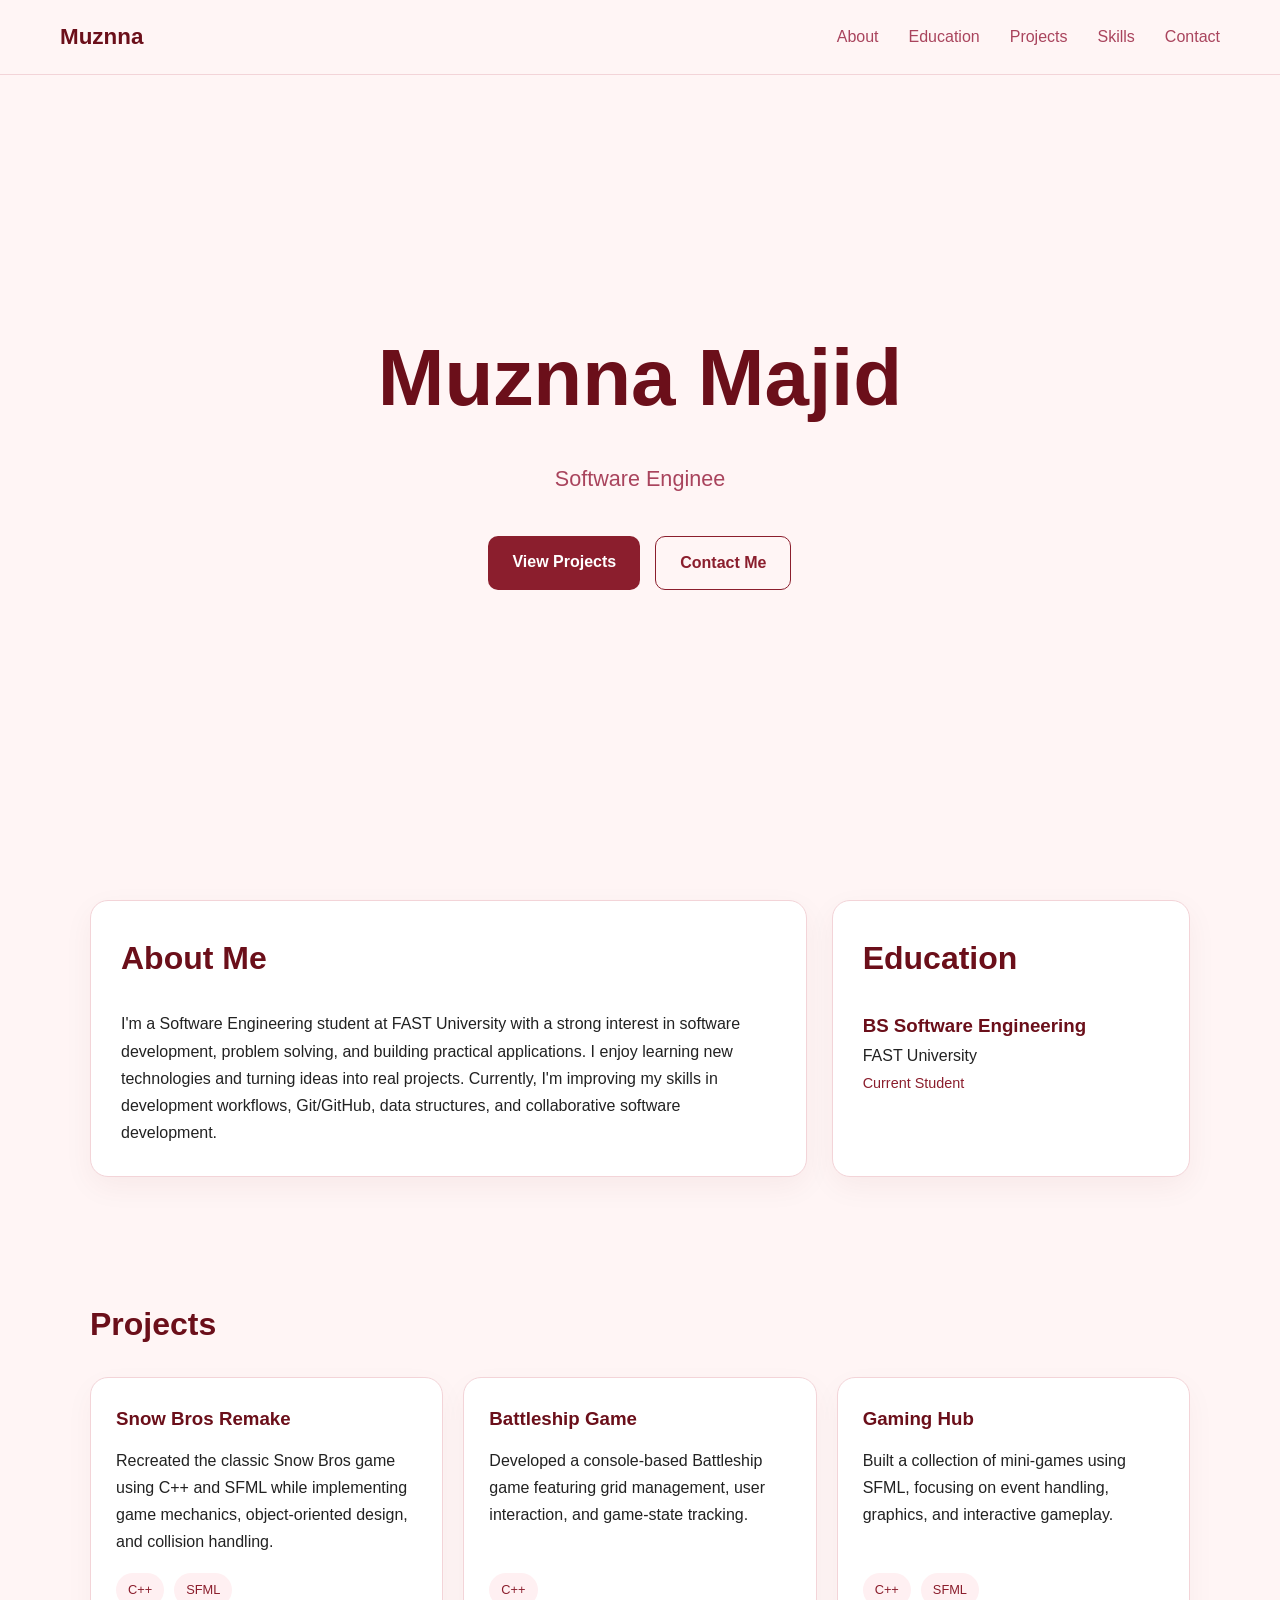
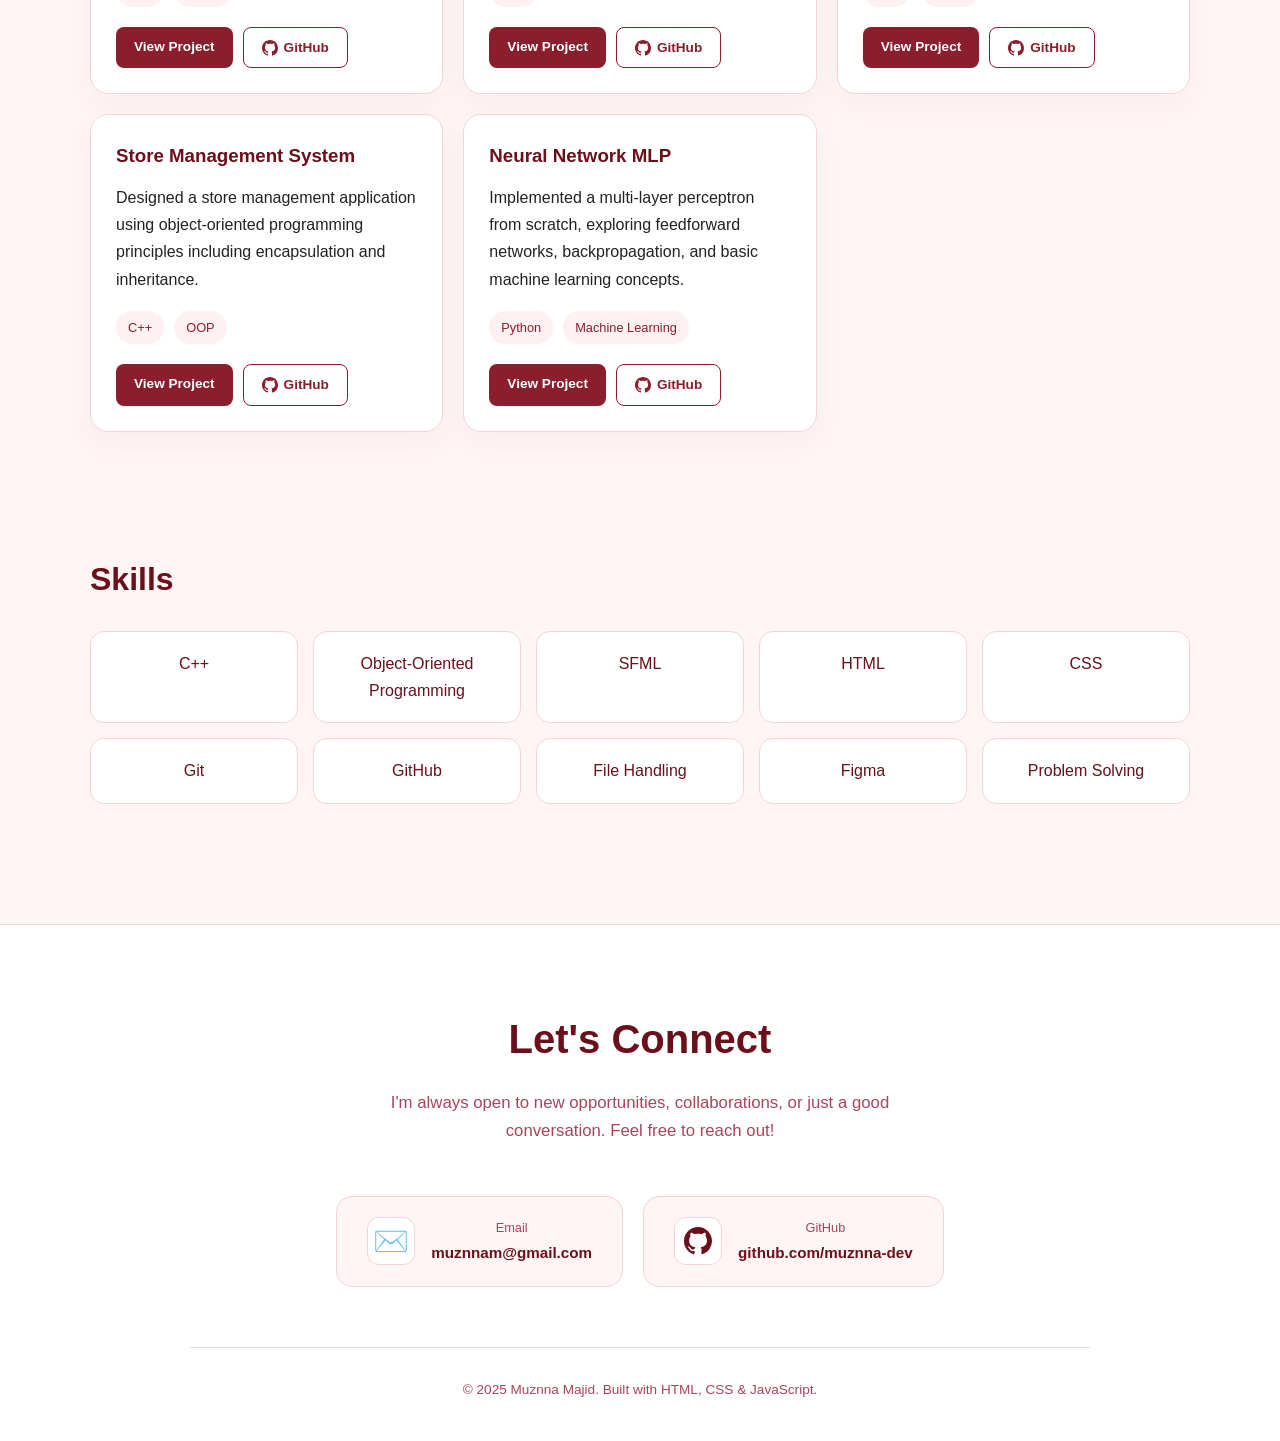
==== commit 12d9588b: "complete portfolio with project pages and gallery" ====
--- a/index.html
+++ b/index.html
@@ -134,7 +134,7 @@
             <div class="skill-card">CSS</div>
             <div class="skill-card">Git</div>
             <div class="skill-card">GitHub</div>
-            <div class="skill-card">Linux / Ubuntu</div>
+            <div class="skill-card">File Handling</div>
             <div class="skill-card">Figma</div>
             <div class="skill-card">Problem Solving</div>
         </div>
